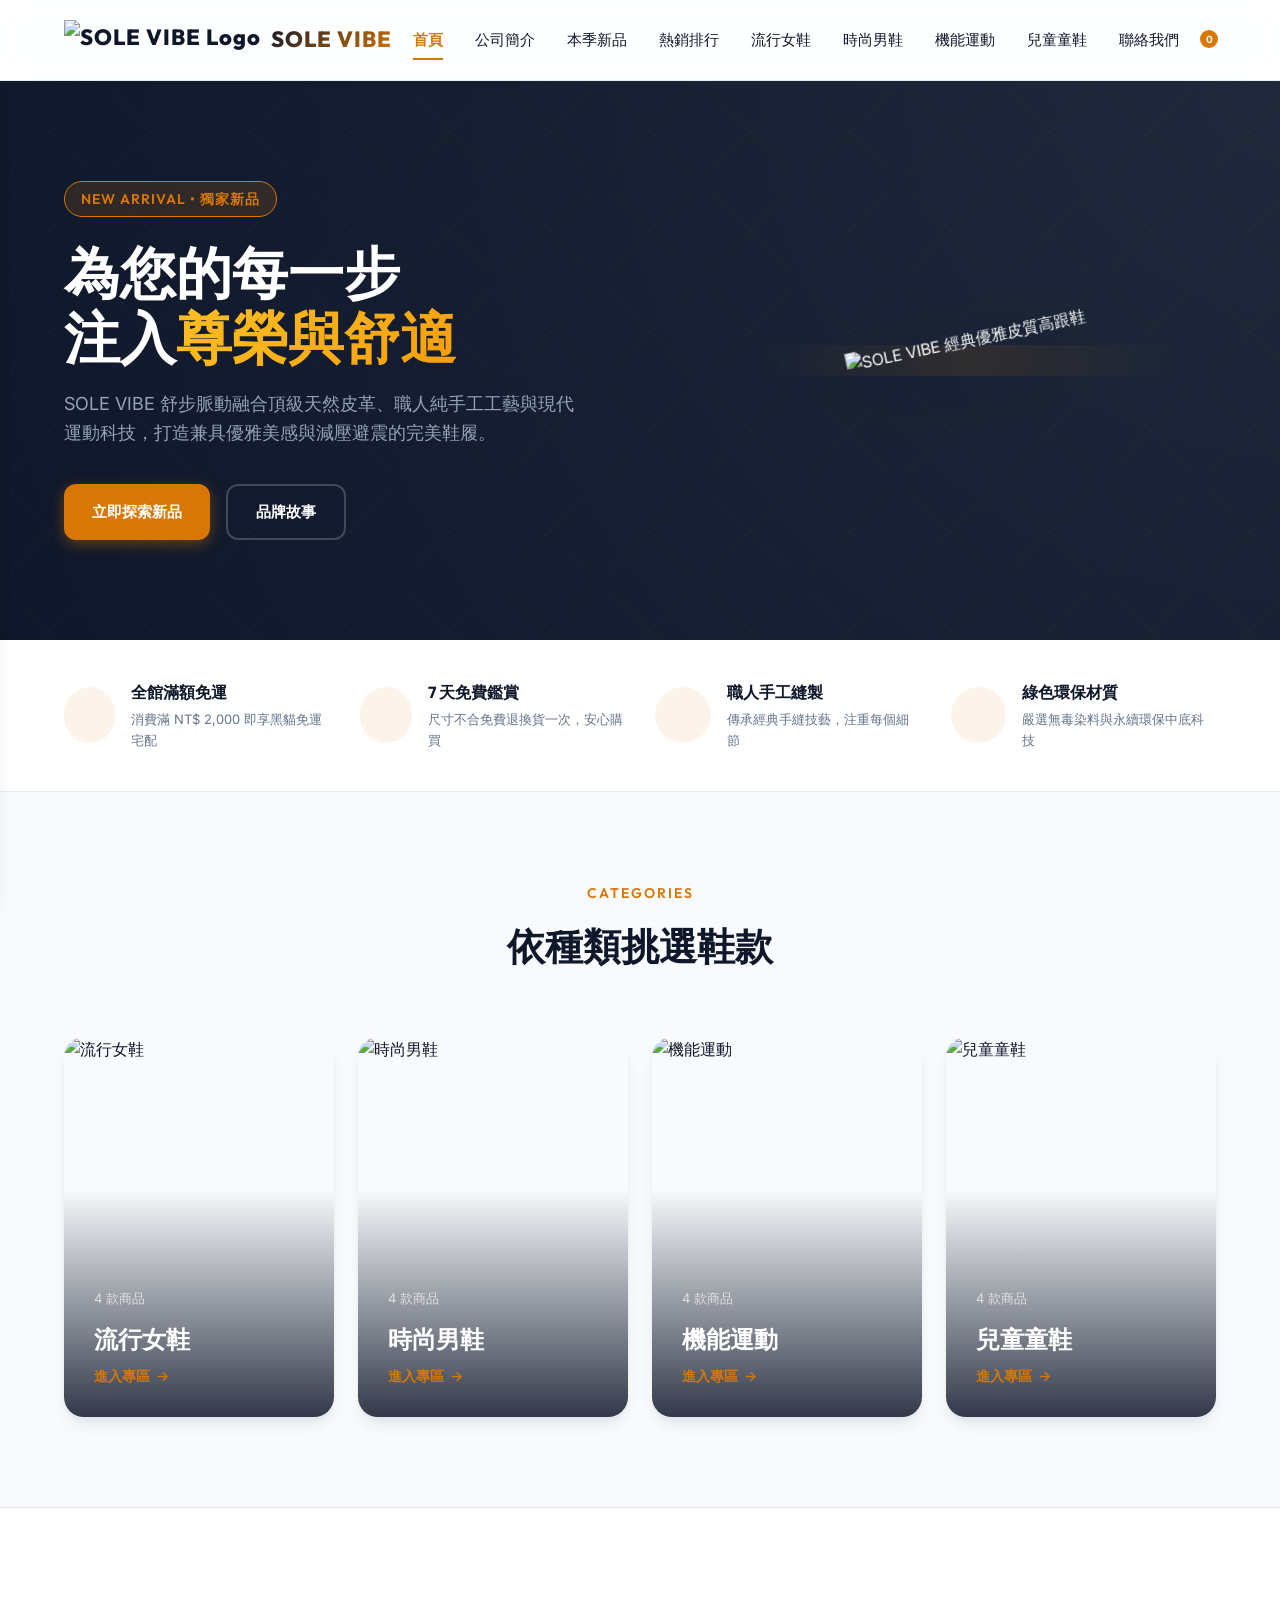
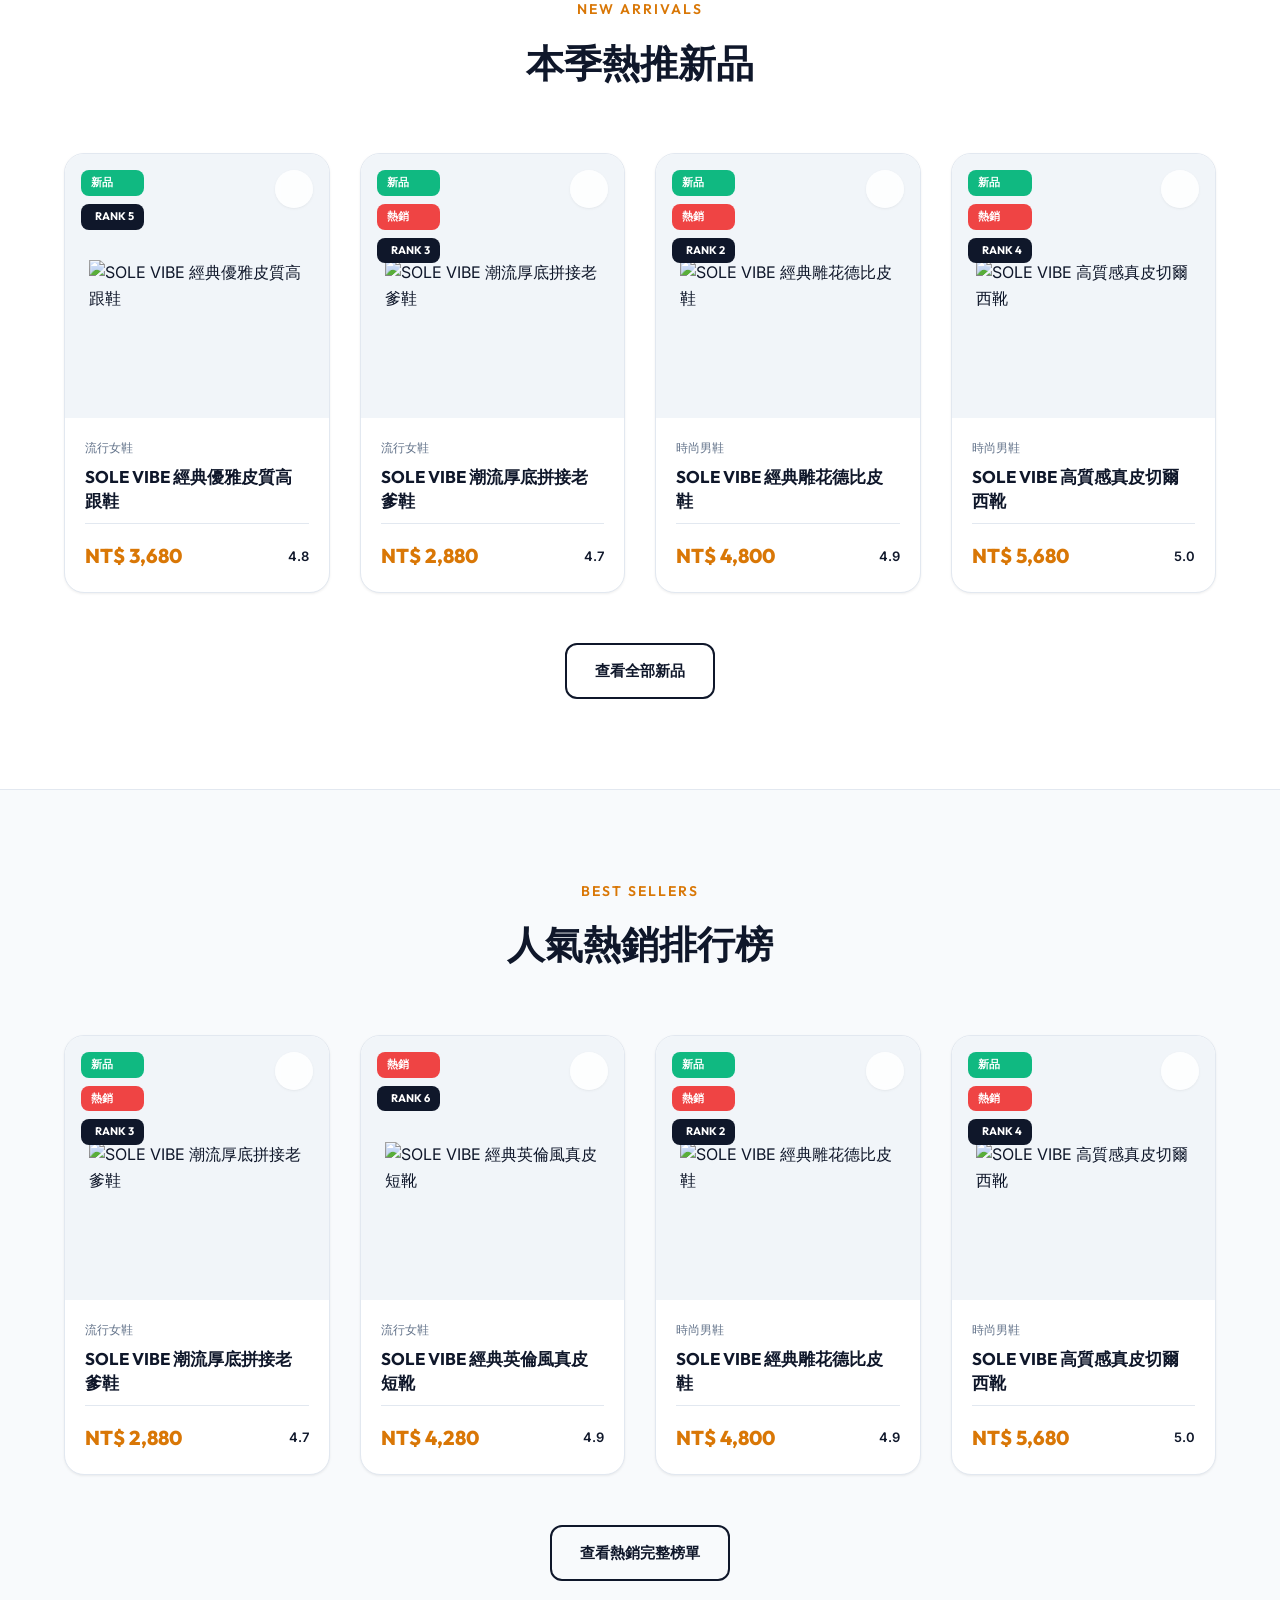
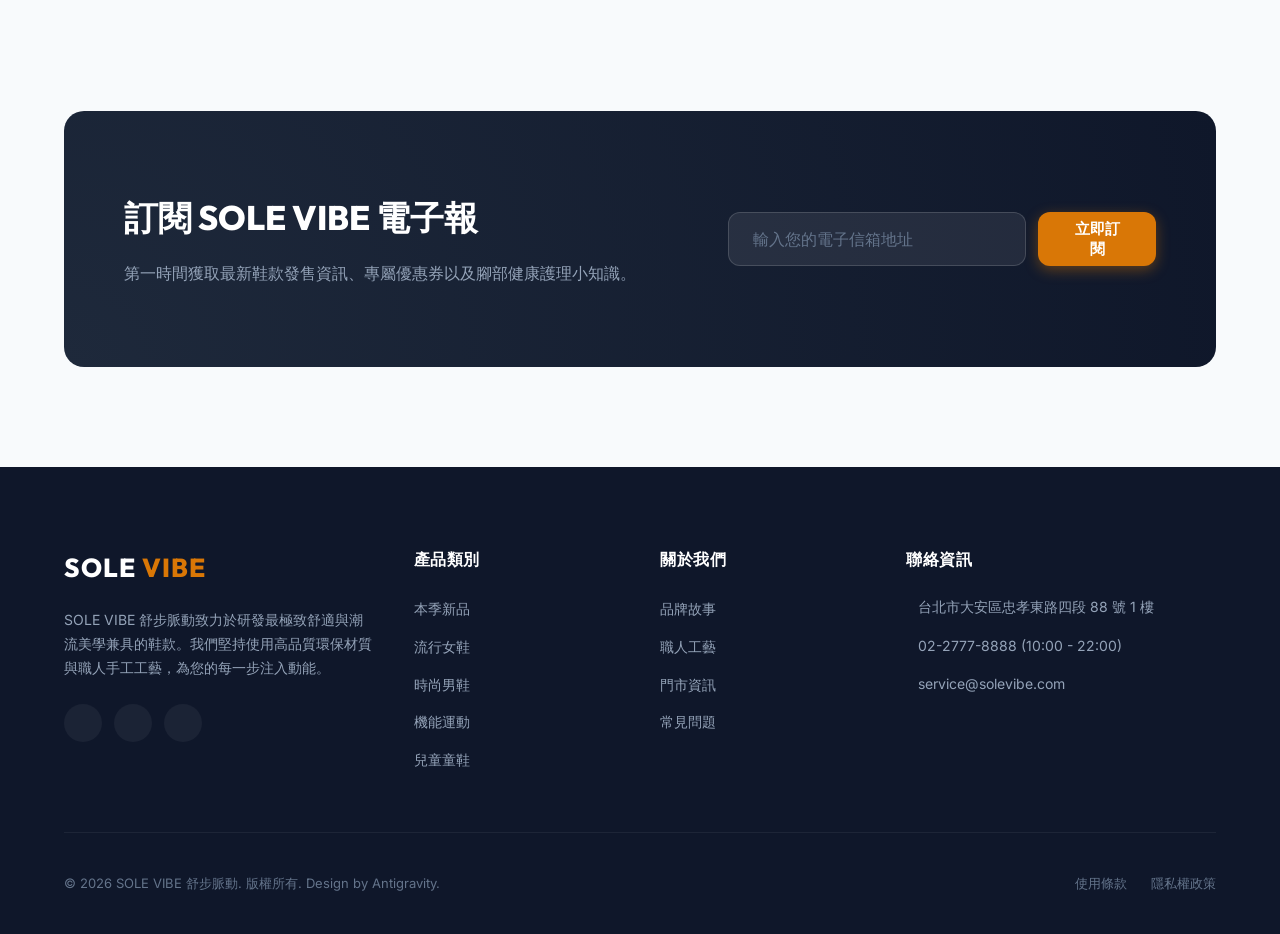
==== index.html @ 1adf4461 "Add files via upload" ====
<!DOCTYPE html>
<html lang="zh-TW">
<head>
  <meta charset="UTF-8">
  <meta name="viewport" content="width=device-width, initial-scale=1.0">
  <title>北科大鞋子專賣店</title>
  <meta name="description" content="SOLE VIBE 舒步脈動為您帶來融合極致舒適、人體工學與時尚潮流的職人手工皮鞋、流行女鞋、高階運動鞋及兒童童鞋。全店滿額免運，七天鑑賞期。">
  <meta name="keywords" content="極致舒適,人體工學,時尚潮流,職人手工皮鞋,流行女鞋,高階運動鞋,兒童童鞋">
  <link href="https://cdn.jsdelivr.net/npm/remixicon@4.2.0/fonts/remixicon.css" rel="stylesheet">
  <link rel="stylesheet" href="styles.css">
</head>
<body>
  <header></header>

  <main>
    <!-- HERO SECTION -->
    <section class="hero">
      <div class="container hero-grid">
        <div class="hero-content">
          <span class="hero-badge">NEW ARRIVAL • 獨家新品</span>
          <h1 class="hero-title">為您的每一步<br>注入<span>尊榮與舒適</span></h1>
          <p class="hero-subtitle">
            SOLE VIBE 舒步脈動融合頂級天然皮革、職人純手工工藝與現代運動科技，打造兼具優雅美感與減壓避震的完美鞋履。
          </p>
          <div class="hero-buttons">
            <a href="new.html" class="btn btn-primary">立即探索新品</a>
            <a href="about.html" class="btn btn-secondary">品牌故事</a>
          </div>
        </div>
        <div class="hero-image-wrapper">
          <div class="hero-image-bg"></div>
          <!-- Features Product 1 (heels) -->
          <img src="assets/images/prod_1.png" alt="SOLE VIBE 經典優雅皮質高跟鞋" class="hero-img">
        </div>
      </div>
    </section>

    <!-- TRUST BADGES -->
    <section class="trust-badges">
      <div class="container badges-grid">
        <div class="badge-item">
          <div class="badge-icon"><i class="ri-truck-line"></i></div>
          <div class="badge-info">
            <h4>全館滿額免運</h4>
            <p>消費滿 NT$ 2,000 即享黑貓免運宅配</p>
          </div>
        </div>
        <div class="badge-item">
          <div class="badge-icon"><i class="ri-shield-check-line"></i></div>
          <div class="badge-info">
            <h4>7 天免費鑑賞</h4>
            <p>尺寸不合免費退換貨一次，安心購買</p>
          </div>
        </div>
        <div class="badge-item">
          <div class="badge-icon"><i class="ri-hammer-line"></i></div>
          <div class="badge-info">
            <h4>職人手工縫製</h4>
            <p>傳承經典手縫技藝，注重每個細節</p>
          </div>
        </div>
        <div class="badge-item">
          <div class="badge-icon"><i class="ri-refresh-line"></i></div>
          <div class="badge-info">
            <h4>綠色環保材質</h4>
            <p>嚴選無毒染料與永續環保中底科技</p>
          </div>
        </div>
      </div>
    </section>

    <!-- CATEGORIES SECTION -->
    <section class="section">
      <div class="container">
        <div class="section-title-wrap">
          <span class="section-subtitle">Categories</span>
          <h2 class="section-title">依種類挑選鞋款</h2>
        </div>
        
        <div class="categories-grid">
          <!-- Women Card (using prod_2 flats SVG) -->
          <a href="women.html" class="category-card">
            <img src="assets/images/prod_2.svg" alt="流行女鞋" class="category-img">
            <div class="category-info">
              <span class="category-count">4 款商品</span>
              <h3 class="category-name">流行女鞋</h3>
              <span class="category-link">進入專區 <span>&rarr;</span></span>
            </div>
          </a>

          <!-- Men Card (using prod_5 oxford SVG) -->
          <a href="men.html" class="category-card">
            <img src="assets/images/prod_5.svg" alt="時尚男鞋" class="category-img">
            <div class="category-info">
              <span class="category-count">4 款商品</span>
              <h3 class="category-name">時尚男鞋</h3>
              <span class="category-link">進入專區 <span>&rarr;</span></span>
            </div>
          </a>

          <!-- Sports Card (using prod_9 runner SVG) -->
          <a href="sports.html" class="category-card">
            <img src="assets/images/prod_9.svg" alt="機能運動" class="category-img">
            <div class="category-info">
              <span class="category-count">4 款商品</span>
              <h3 class="category-name">機能運動</h3>
              <span class="category-link">進入專區 <span>&rarr;</span></span>
            </div>
          </a>

          <!-- Kids Card (using prod_13 velcro SVG) -->
          <a href="kids.html" class="category-card">
            <img src="assets/images/prod_13.svg" alt="兒童童鞋" class="category-img">
            <div class="category-info">
              <span class="category-count">4 款商品</span>
              <h3 class="category-name">兒童童鞋</h3>
              <span class="category-link">進入專區 <span>&rarr;</span></span>
            </div>
          </a>
        </div>
      </div>
    </section>

    <!-- NEW ARRIVALS -->
    <section class="section" style="background-color: #ffffff; border-top: 1px solid var(--color-border); border-bottom: 1px solid var(--color-border);">
      <div class="container">
        <div class="section-title-wrap">
          <span class="section-subtitle">New Arrivals</span>
          <h2 class="section-title">本季熱推新品</h2>
        </div>
        
        <div class="product-grid" id="newArrivalsGrid">
          <!-- Hydrated by main.js -->
        </div>
        
        <div style="text-align: center; margin-top: 50px;">
          <a href="new.html" class="btn btn-secondary" style="color: var(--color-primary); border-color: var(--color-primary);">查看全部新品</a>
        </div>
      </div>
    </section>

    <!-- BEST SELLERS -->
    <section class="section">
      <div class="container">
        <div class="section-title-wrap">
          <span class="section-subtitle">Best Sellers</span>
          <h2 class="section-title">人氣熱銷排行榜</h2>
        </div>
        
        <div class="product-grid" id="hotSellersGrid">
          <!-- Hydrated by main.js -->
        </div>

        <div style="text-align: center; margin-top: 50px;">
          <a href="hot.html" class="btn btn-secondary" style="color: var(--color-primary); border-color: var(--color-primary);">查看熱銷完整榜單</a>
        </div>
      </div>
    </section>

    <!-- NEWSLETTER BANNER -->
    <section class="container" style="margin-bottom: 90px;">
      <div class="newsletter-section">
        <div class="newsletter-grid">
          <div class="newsletter-content">
            <h3>訂閱 SOLE VIBE 電子報</h3>
            <p>第一時間獲取最新鞋款發售資訊、專屬優惠券以及腳部健康護理小知識。</p>
          </div>
          <div>
            <form class="newsletter-form" onsubmit="event.preventDefault(); alert('感謝訂閱！我們會隨時發送最新優惠給您！'); this.reset();">
              <input type="email" placeholder="輸入您的電子信箱地址" required aria-label="電子信箱">
              <button type="submit" class="btn btn-primary">立即訂閱</button>
            </form>
          </div>
        </div>
      </div>
    </section>
  </main>

  <footer></footer>

  <script src="data.js"></script>
  <script src="main.js" defer></script>
</body>
</html>
---- styles.css ----
@import url('https://fonts.googleapis.com/css2?family=Inter:wght@300;400;500;600;700&family=Outfit:wght@300;400;500;600;700;800&display=swap');

/* --- DESIGN TOKENS --- */
:root {
  --font-primary: 'Inter', -apple-system, BlinkMacSystemFont, "Segoe UI", Roboto, sans-serif;
  --font-display: 'Outfit', sans-serif;

  /* Color Palette */
  --color-primary: #0f172a;       /* Deep Slate */
  --color-primary-light: #1e293b; /* Medium Slate */
  --color-accent: #d97706;        /* Gold/Copper Amber */
  --color-accent-hover: #b45309;  /* Darker Amber */
  --color-bg-base: #f8fafc;       /* Off-White */
  --color-bg-card: #ffffff;       /* Pure White */
  --color-text-dark: #0f172a;
  --color-text-muted: #64748b;
  --color-border: #e2e8f0;
  
  /* System colors */
  --color-success: #10b981;
  --color-danger: #ef4444;

  /* Layout & Shadows */
  --radius-sm: 8px;
  --radius-md: 12px;
  --radius-lg: 20px;
  --radius-full: 9999px;
  
  --shadow-sm: 0 1px 3px rgba(0,0,0,0.05), 0 1px 2px rgba(0,0,0,0.02);
  --shadow-md: 0 4px 6px -1px rgba(0,0,0,0.05), 0 2px 4px -1px rgba(0,0,0,0.03);
  --shadow-lg: 0 10px 15px -3px rgba(15, 23, 42, 0.08), 0 4px 6px -2px rgba(15, 23, 42, 0.04);
  --shadow-xl: 0 20px 25px -5px rgba(15, 23, 42, 0.12), 0 10px 10px -5px rgba(15, 23, 42, 0.06);

  --transition-fast: 0.2s ease;
  --transition-normal: 0.3s cubic-bezier(0.4, 0, 0.2, 1);
  --transition-slow: 0.5s cubic-bezier(0.4, 0, 0.2, 1);
}

/* --- RESET & GLOBAL STYLES --- */
* {
  box-sizing: border-box;
  margin: 0;
  padding: 0;
}

body {
  font-family: var(--font-primary);
  background-color: var(--color-bg-base);
  color: var(--color-text-dark);
  line-height: 1.6;
  overflow-x: hidden;
  -webkit-font-smoothing: antialiased;
}

a {
  color: inherit;
  text-decoration: none;
  transition: var(--transition-fast);
}

img, svg {
  max-width: 100%;
  height: auto;
  display: block;
}

ul {
  list-style: none;
}

button, input, select, textarea {
  font-family: inherit;
  font-size: inherit;
  color: inherit;
  border: none;
  outline: none;
}

button {
  cursor: pointer;
  background: none;
  transition: var(--transition-fast);
}

/* --- CONTAINER --- */
.container {
  width: 100%;
  max-width: 1200px;
  margin: 0 auto;
  padding: 0 24px;
}

/* --- HEADER / NAVIGATION --- */
header {
  position: sticky;
  top: 0;
  background-color: rgba(255, 255, 255, 0.85);
  backdrop-filter: blur(12px);
  -webkit-backdrop-filter: blur(12px);
  border-bottom: 1px solid rgba(226, 232, 240, 0.8);
  z-index: 100;
  transition: var(--transition-fast);
}

header.scrolled {
  background-color: rgba(255, 255, 255, 0.95);
  box-shadow: var(--shadow-md);
}

.header-container {
  display: flex;
  justify-content: space-between;
  align-items: center;
  height: 80px;
}

.logo {
  display: flex;
  align-items: center;
  gap: 10px;
  font-family: var(--font-display);
  font-size: 22px;
  font-weight: 800;
  letter-spacing: 1px;
  color: var(--color-primary);
}

.logo img {
  height: 40px;
  width: auto;
}

.logo span {
  background: linear-gradient(135deg, var(--color-primary), var(--color-accent));
  -webkit-background-clip: text;
  -webkit-text-fill-color: transparent;
}

.nav-links {
  display: flex;
  gap: 32px;
}

.nav-links a {
  font-weight: 500;
  font-size: 15px;
  padding: 8px 0;
  position: relative;
}

.nav-links a::after {
  content: '';
  position: absolute;
  bottom: 0;
  left: 0;
  width: 0;
  height: 2px;
  background-color: var(--color-accent);
  transition: var(--transition-fast);
}

.nav-links a:hover {
  color: var(--color-accent);
}

.nav-links a:hover::after,
.nav-links a.active::after {
  width: 100%;
}

.nav-links a.active {
  color: var(--color-accent);
  font-weight: 700;
}

.header-actions {
  display: flex;
  align-items: center;
  gap: 20px;
}

.cart-btn {
  position: relative;
  font-size: 20px;
  padding: 8px;
  color: var(--color-primary);
}

.cart-count {
  position: absolute;
  top: -2px;
  right: -2px;
  background-color: var(--color-accent);
  color: white;
  font-size: 10px;
  font-weight: 700;
  min-width: 18px;
  height: 18px;
  border-radius: var(--radius-full);
  display: flex;
  justify-content: center;
  align-items: center;
  padding: 0 4px;
}

.menu-toggle {
  display: none;
  font-size: 24px;
}

/* Mobile Nav Overlay */
.mobile-nav {
  position: fixed;
  top: 80px;
  left: -100%;
  width: 100%;
  height: calc(100vh - 80px);
  background-color: var(--color-bg-card);
  z-index: 99;
  display: flex;
  flex-direction: column;
  padding: 40px;
  gap: 24px;
  transition: var(--transition-normal);
  box-shadow: var(--shadow-lg);
}

.mobile-nav.open {
  left: 0;
}

.mobile-nav a {
  font-family: var(--font-display);
  font-size: 20px;
  font-weight: 600;
  border-bottom: 1px solid var(--color-border);
  padding-bottom: 12px;
}

/* --- HERO SECTION --- */
.hero {
  position: relative;
  background: radial-gradient(circle at top right, #1e293b 0%, #0f172a 100%);
  color: white;
  padding: 100px 0;
  overflow: hidden;
}

.hero::before {
  content: '';
  position: absolute;
  top: 0;
  left: 0;
  width: 100%;
  height: 100%;
  background: url("data:image/svg+xml,%3Csvg xmlns='http://www.w3.org/2000/svg' width='100' height='100' viewBox='0 0 100 100'%3E%3Cpath d='M 10 10 L 90 90 M 90 10 L 10 90' stroke='rgba(255,255,255,0.03)' stroke-width='1'/%3E%3C/svg%3E") repeat;
  pointer-events: none;
}

.hero-grid {
  display: grid;
  grid-template-columns: 1.1fr 0.9fr;
  align-items: center;
  gap: 60px;
}

.hero-content {
  animation: slideUp 0.8s var(--transition-slow);
}

.hero-badge {
  display: inline-block;
  background-color: rgba(217, 119, 6, 0.15);
  border: 1px solid var(--color-accent);
  color: var(--color-accent);
  font-family: var(--font-display);
  font-weight: 600;
  font-size: 14px;
  letter-spacing: 1px;
  padding: 6px 16px;
  border-radius: var(--radius-full);
  margin-bottom: 24px;
  text-transform: uppercase;
}

.hero-title {
  font-family: var(--font-display);
  font-size: 56px;
  font-weight: 800;
  line-height: 1.15;
  margin-bottom: 20px;
}

.hero-title span {
  color: var(--color-accent);
  background: linear-gradient(135deg, #fbbf24, #f59e0b);
  -webkit-background-clip: text;
  -webkit-text-fill-color: transparent;
}

.hero-subtitle {
  font-size: 18px;
  color: #94a3b8;
  margin-bottom: 36px;
  max-width: 520px;
}

.hero-buttons {
  display: flex;
  gap: 16px;
}

.btn {
  display: inline-flex;
  align-items: center;
  justify-content: center;
  font-weight: 600;
  font-size: 15px;
  padding: 14px 28px;
  border-radius: var(--radius-md);
  transition: var(--transition-normal);
}

.btn-primary {
  background-color: var(--color-accent);
  color: white;
  box-shadow: 0 4px 14px rgba(217, 119, 6, 0.4);
}

.btn-primary:hover {
  background-color: var(--color-accent-hover);
  transform: translateY(-2px);
  box-shadow: 0 6px 20px rgba(217, 119, 6, 0.5);
}

.btn-secondary {
  background-color: transparent;
  color: white;
  border: 2px solid rgba(255, 255, 255, 0.2);
}

.btn-secondary:hover {
  background-color: rgba(255, 255, 255, 0.05);
  border-color: white;
  transform: translateY(-2px);
}

.hero-image-wrapper {
  position: relative;
  display: flex;
  justify-content: center;
  align-items: center;
  animation: fadeIn 1.2s var(--transition-slow);
}

.hero-image-bg {
  position: absolute;
  width: 120%;
  height: 120%;
  background: radial-gradient(circle, rgba(217,119,6,0.12) 0%, rgba(0,0,0,0) 70%);
  z-index: 1;
}

.hero-img {
  position: relative;
  z-index: 2;
  transform: rotate(-12deg) translateY(-20px);
  filter: drop-shadow(0 25px 50px rgba(0,0,0,0.5));
  animation: float 6s ease-in-out infinite;
  max-width: 480px;
}

/* --- TRUST BADGES --- */
.trust-badges {
  background-color: var(--color-bg-card);
  padding: 40px 0;
  border-bottom: 1px solid var(--color-border);
}

.badges-grid {
  display: grid;
  grid-template-columns: repeat(4, 1fr);
  gap: 30px;
}

.badge-item {
  display: flex;
  align-items: center;
  gap: 16px;
}

.badge-icon {
  font-size: 28px;
  color: var(--color-accent);
  background-color: rgba(217, 119, 6, 0.08);
  width: 56px;
  height: 56px;
  border-radius: var(--radius-full);
  display: flex;
  justify-content: center;
  align-items: center;
}

.badge-info h4 {
  font-family: var(--font-display);
  font-size: 16px;
  font-weight: 700;
  margin-bottom: 4px;
}

.badge-info p {
  font-size: 13px;
  color: var(--color-text-muted);
}

/* --- SECTION GENERAL --- */
.section {
  padding: 90px 0;
}

.section-title-wrap {
  text-align: center;
  margin-bottom: 60px;
}

.section-subtitle {
  font-family: var(--font-display);
  color: var(--color-accent);
  font-weight: 600;
  font-size: 14px;
  letter-spacing: 2px;
  text-transform: uppercase;
  margin-bottom: 12px;
  display: block;
}

.section-title {
  font-family: var(--font-display);
  font-size: 38px;
  font-weight: 800;
  color: var(--color-primary);
}

/* --- CATEGORIES GRID --- */
.categories-grid {
  display: grid;
  grid-template-columns: repeat(4, 1fr);
  gap: 24px;
}

.category-card {
  position: relative;
  height: 380px;
  border-radius: var(--radius-lg);
  overflow: hidden;
  box-shadow: var(--shadow-lg);
  display: flex;
  align-items: flex-end;
  padding: 30px;
}

.category-card::before {
  content: '';
  position: absolute;
  top: 0;
  left: 0;
  width: 100%;
  height: 100%;
  background: linear-gradient(180deg, rgba(15, 23, 42, 0) 40%, rgba(15, 23, 42, 0.85) 100%);
  z-index: 2;
  transition: var(--transition-normal);
}

.category-img {
  position: absolute;
  top: 0;
  left: 0;
  width: 100%;
  height: 100%;
  object-fit: cover;
  transition: var(--transition-slow);
}

.category-card:hover .category-img {
  transform: scale(1.1);
}

.category-card:hover::before {
  background: linear-gradient(180deg, rgba(15, 23, 42, 0.2) 20%, rgba(15, 23, 42, 0.95) 100%);
}

.category-info {
  position: relative;
  z-index: 3;
  color: white;
}

.category-name {
  font-family: var(--font-display);
  font-size: 24px;
  font-weight: 700;
  margin-bottom: 6px;
}

.category-count {
  font-size: 13px;
  color: rgba(255, 255, 255, 0.7);
  display: inline-block;
  margin-bottom: 12px;
}

.category-link {
  font-size: 14px;
  font-weight: 600;
  color: var(--color-accent);
  display: flex;
  align-items: center;
  gap: 6px;
}

.category-link span {
  transition: var(--transition-fast);
}

.category-card:hover .category-link span {
  transform: translateX(4px);
}

/* --- PRODUCT CAROUSEL / GRID --- */
.product-grid {
  display: grid;
  grid-template-columns: repeat(4, 1fr);
  gap: 30px;
}

.product-card {
  background-color: var(--color-bg-card);
  border-radius: var(--radius-lg);
  border: 1px solid var(--color-border);
  overflow: hidden;
  box-shadow: var(--shadow-sm);
  transition: var(--transition-normal);
  display: flex;
  flex-direction: column;
}

.product-card:hover {
  transform: translateY(-8px);
  box-shadow: var(--shadow-xl);
  border-color: rgba(217, 119, 6, 0.3);
}

.product-img-box {
  position: relative;
  aspect-ratio: 1;
  background-color: #f1f5f9;
  overflow: hidden;
  display: flex;
  justify-content: center;
  align-items: center;
  padding: 24px;
}

.product-img-box img {
  width: 100%;
  height: 100%;
  object-fit: contain;
  transition: var(--transition-slow);
}

.product-card:hover .product-img-box img {
  transform: scale(1.08) rotate(-4deg);
}

.product-badges {
  position: absolute;
  top: 16px;
  left: 16px;
  display: flex;
  flex-direction: column;
  gap: 8px;
  z-index: 10;
}

.p-badge {
  font-family: var(--font-display);
  font-weight: 700;
  font-size: 11px;
  padding: 4px 10px;
  border-radius: var(--radius-sm);
  text-transform: uppercase;
  color: white;
}

.p-badge-new {
  background-color: var(--color-success);
}

.p-badge-hot {
  background-color: var(--color-danger);
}

.p-badge-rank {
  background-color: var(--color-primary);
  display: flex;
  align-items: center;
  gap: 4px;
}

.product-fav-btn {
  position: absolute;
  top: 16px;
  right: 16px;
  background-color: rgba(255, 255, 255, 0.85);
  backdrop-filter: blur(4px);
  width: 38px;
  height: 38px;
  border-radius: var(--radius-full);
  display: flex;
  justify-content: center;
  align-items: center;
  box-shadow: var(--shadow-sm);
  color: var(--color-text-muted);
  z-index: 10;
}

.product-fav-btn:hover {
  background-color: white;
  color: #ef4444;
  transform: scale(1.1);
}

.product-info {
  padding: 20px;
  flex-grow: 1;
  display: flex;
  flex-direction: column;
}

.product-cat {
  font-size: 12px;
  color: var(--color-text-muted);
  margin-bottom: 8px;
  font-weight: 500;
}

.product-name {
  font-family: var(--font-display);
  font-size: 17px;
  font-weight: 700;
  color: var(--color-primary);
  margin-bottom: 10px;
  line-height: 1.4;
  display: -webkit-box;
  -webkit-line-clamp: 2;
  -webkit-box-orient: vertical;
  overflow: hidden;
  height: 48px;
}

.product-meta {
  display: flex;
  justify-content: space-between;
  align-items: center;
  margin-top: auto;
  padding-top: 16px;
  border-top: 1px solid var(--color-border);
}

.product-price {
  font-family: var(--font-display);
  font-size: 20px;
  font-weight: 800;
  color: var(--color-accent);
}

.product-rating {
  display: flex;
  align-items: center;
  gap: 4px;
  font-size: 13px;
  font-weight: 600;
  color: var(--color-primary);
}

.product-rating i {
  color: #fbbf24;
}

/* --- BANNER / NEWSLETTER --- */
.newsletter-section {
  background: radial-gradient(circle at bottom left, #1e293b 0%, #0f172a 100%);
  color: white;
  border-radius: var(--radius-lg);
  padding: 80px 60px;
  position: relative;
  overflow: hidden;
  margin-top: 40px;
}

.newsletter-grid {
  display: grid;
  grid-template-columns: 1.12fr 0.88fr;
  gap: 60px;
  align-items: center;
  position: relative;
  z-index: 2;
}

.newsletter-content h3 {
  font-family: var(--font-display);
  font-size: 34px;
  font-weight: 800;
  margin-bottom: 16px;
}

.newsletter-content p {
  color: #94a3b8;
}

.newsletter-form {
  display: flex;
  gap: 12px;
}

.newsletter-form input {
  flex-grow: 1;
  padding: 16px 24px;
  border-radius: var(--radius-md);
  background-color: rgba(255, 255, 255, 0.08);
  border: 1px solid rgba(255, 255, 255, 0.15);
  color: white;
}

.newsletter-form input::placeholder {
  color: #64748b;
}

.newsletter-form input:focus {
  border-color: var(--color-accent);
  background-color: rgba(255, 255, 255, 0.12);
}

.newsletter-form button {
  padding: 0 32px;
}

/* --- ABOUT PAGE SPECIFICS --- */
.about-story-grid {
  display: grid;
  grid-template-columns: 1fr 1fr;
  gap: 60px;
  align-items: center;
}

.about-img-box {
  position: relative;
}

.about-img-box img {
  border-radius: var(--radius-lg);
  box-shadow: var(--shadow-xl);
}

.about-experience-badge {
  position: absolute;
  bottom: -20px;
  right: -20px;
  background-color: var(--color-primary);
  color: white;
  padding: 24px;
  border-radius: var(--radius-md);
  box-shadow: var(--shadow-lg);
  border-left: 4px solid var(--color-accent);
}

.about-experience-badge h3 {
  font-family: var(--font-display);
  font-size: 36px;
  color: var(--color-accent);
}

.about-story h3 {
  font-family: var(--font-display);
  font-size: 28px;
  font-weight: 700;
  margin-bottom: 20px;
  color: var(--color-primary);
}

.about-story p {
  color: var(--color-text-muted);
  margin-bottom: 20px;
}

.features-list {
  margin-top: 40px;
  display: grid;
  grid-template-columns: 1fr 1fr;
  gap: 20px;
}

.feature-li {
  display: flex;
  align-items: center;
  gap: 12px;
  font-weight: 600;
}

.feature-li i {
  color: var(--color-success);
}

/* --- CONTACT PAGE SPECIFICS --- */
.contact-grid {
  display: grid;
  grid-template-columns: 0.9fr 1.1fr;
  gap: 60px;
}

.contact-info-panel {
  background-color: var(--color-primary);
  color: white;
  padding: 48px;
  border-radius: var(--radius-lg);
  display: flex;
  flex-direction: column;
  justify-content: space-between;
  min-height: 500px;
}

.contact-info-panel h3 {
  font-family: var(--font-display);
  font-size: 28px;
  margin-bottom: 12px;
}

.contact-info-panel p {
  color: #94a3b8;
  margin-bottom: 40px;
}

.contact-details {
  display: flex;
  flex-direction: column;
  gap: 28px;
}

.contact-detail-item {
  display: flex;
  gap: 16px;
}

.contact-detail-item i {
  font-size: 20px;
  color: var(--color-accent);
  margin-top: 4px;
}

.contact-detail-item h5 {
  font-family: var(--font-display);
  font-size: 16px;
  font-weight: 700;
  margin-bottom: 4px;
}

.contact-detail-item p {
  margin-bottom: 0;
  color: #cbd5e1;
}

.contact-form-panel {
  background-color: var(--color-bg-card);
  padding: 48px;
  border-radius: var(--radius-lg);
  border: 1px solid var(--color-border);
  box-shadow: var(--shadow-lg);
}

.form-group {
  margin-bottom: 24px;
}

.form-group label {
  display: block;
  font-weight: 600;
  font-size: 14px;
  margin-bottom: 8px;
  color: var(--color-primary);
}

.form-control {
  width: 100%;
  padding: 14px 20px;
  border-radius: var(--radius-md);
  border: 1px solid var(--color-border);
  background-color: var(--color-bg-base);
  transition: var(--transition-fast);
}

.form-control:focus {
  border-color: var(--color-accent);
  background-color: white;
  box-shadow: 0 0 0 4px rgba(217, 119, 6, 0.1);
}

textarea.form-control {
  resize: vertical;
  min-height: 120px;
}

/* --- PRODUCT DETAIL SPECIFICS --- */
.detail-grid {
  display: grid;
  grid-template-columns: 1fr 1fr;
  gap: 60px;
  align-items: start;
}

.detail-img-box {
  background-color: #f1f5f9;
  border-radius: var(--radius-lg);
  padding: 40px;
  display: flex;
  justify-content: center;
  align-items: center;
  aspect-ratio: 1.05;
  border: 1px solid var(--color-border);
}

.detail-img-box img {
  width: 100%;
  height: 100%;
  object-fit: contain;
}

.detail-content h1 {
  font-family: var(--font-display);
  font-size: 34px;
  font-weight: 800;
  line-height: 1.25;
  margin-bottom: 12px;
  color: var(--color-primary);
}

.detail-meta {
  display: flex;
  align-items: center;
  gap: 24px;
  margin-bottom: 24px;
  padding-bottom: 20px;
  border-bottom: 1px solid var(--color-border);
}

.detail-price {
  font-family: var(--font-display);
  font-size: 28px;
  font-weight: 800;
  color: var(--color-accent);
}

.detail-desc {
  color: var(--color-text-muted);
  margin-bottom: 30px;
  font-size: 16px;
}

.detail-section-title {
  font-family: var(--font-display);
  font-weight: 700;
  font-size: 15px;
  margin-bottom: 12px;
  text-transform: uppercase;
  color: var(--color-primary);
  letter-spacing: 0.5px;
}

.detail-sizes {
  display: flex;
  flex-wrap: wrap;
  gap: 10px;
  margin-bottom: 30px;
}

.size-btn {
  border: 1px solid var(--color-border);
  padding: 12px 18px;
  border-radius: var(--radius-md);
  font-weight: 600;
  font-size: 14px;
  min-width: 60px;
  text-align: center;
}

.size-btn:hover {
  border-color: var(--color-accent);
  color: var(--color-accent);
}

.size-btn.active {
  background-color: var(--color-primary);
  border-color: var(--color-primary);
  color: white;
}

.detail-actions {
  display: flex;
  gap: 16px;
  margin-bottom: 40px;
}

.quantity-selector {
  display: flex;
  align-items: center;
  border: 1px solid var(--color-border);
  border-radius: var(--radius-md);
  overflow: hidden;
}

.qty-btn {
  padding: 0 16px;
  height: 52px;
  font-weight: 700;
}

.qty-btn:hover {
  background-color: var(--color-border);
}

.qty-input {
  width: 50px;
  text-align: center;
  font-weight: 700;
  background-color: transparent;
}

.btn-add-cart {
  flex-grow: 1;
  height: 52px;
}

.specs-table {
  width: 100%;
  border-collapse: collapse;
  margin-top: 10px;
}

.specs-table tr {
  border-bottom: 1px solid var(--color-border);
}

.specs-table td {
  padding: 12px 0;
  font-size: 14px;
}

.specs-table td:first-child {
  font-weight: 600;
  color: var(--color-text-muted);
  width: 120px;
}

.specs-table td:last-child {
  color: var(--color-primary);
}

/* --- FILTER SIDEBAR & HEADER --- */
.listing-layout {
  display: grid;
  grid-template-columns: 260px 1fr;
  gap: 40px;
}

.filter-sidebar {
  background-color: var(--color-bg-card);
  border: 1px solid var(--color-border);
  padding: 24px;
  border-radius: var(--radius-lg);
  height: fit-content;
}

.filter-group {
  margin-bottom: 32px;
}

.filter-group:last-child {
  margin-bottom: 0;
}

.filter-title {
  font-family: var(--font-display);
  font-size: 16px;
  font-weight: 700;
  margin-bottom: 16px;
  padding-bottom: 8px;
  border-bottom: 1px solid var(--color-border);
  color: var(--color-primary);
}

.filter-list {
  display: flex;
  flex-direction: column;
  gap: 12px;
}

.filter-item {
  display: flex;
  align-items: center;
  gap: 10px;
  font-size: 14px;
  cursor: pointer;
}

.filter-item input[type="checkbox"] {
  width: 16px;
  height: 16px;
  border-radius: 4px;
  border: 1px solid var(--color-border);
}

.filter-range {
  display: flex;
  flex-direction: column;
  gap: 10px;
}

.filter-range input[type="range"] {
  accent-color: var(--color-accent);
}

.range-labels {
  display: flex;
  justify-content: space-between;
  font-size: 12px;
  color: var(--color-text-muted);
  font-weight: 600;
}

.listing-header {
  display: flex;
  justify-content: space-between;
  align-items: center;
  margin-bottom: 30px;
}

.results-count {
  font-size: 14px;
  color: var(--color-text-muted);
}

.sort-select {
  padding: 10px 16px;
  border-radius: var(--radius-md);
  border: 1px solid var(--color-border);
  background-color: var(--color-bg-card);
  font-size: 14px;
  font-weight: 600;
}

/* --- FOOTER --- */
footer {
  background-color: var(--color-primary);
  color: white;
  padding: 80px 0 40px;
  margin-top: 100px;
}

.footer-grid {
  display: grid;
  grid-template-columns: 1.2fr 0.8fr 0.8fr 1.2fr;
  gap: 40px;
  margin-bottom: 60px;
}

.footer-logo {
  font-family: var(--font-display);
  font-size: 26px;
  font-weight: 800;
  color: white;
  margin-bottom: 20px;
  letter-spacing: 1px;
}

.footer-logo span {
  color: var(--color-accent);
}

.footer-about {
  color: #94a3b8;
  font-size: 14px;
  margin-bottom: 24px;
  line-height: 1.7;
}

.social-links {
  display: flex;
  gap: 12px;
}

.social-btn {
  width: 38px;
  height: 38px;
  border-radius: var(--radius-full);
  background-color: rgba(255, 255, 255, 0.05);
  display: flex;
  justify-content: center;
  align-items: center;
  color: white;
  font-size: 16px;
  transition: var(--transition-fast);
}

.social-btn:hover {
  background-color: var(--color-accent);
  color: white;
  transform: translateY(-3px);
}

.footer-heading {
  font-family: var(--font-display);
  font-size: 16px;
  font-weight: 700;
  margin-bottom: 24px;
  letter-spacing: 0.5px;
  text-transform: uppercase;
}

.footer-links {
  display: flex;
  flex-direction: column;
  gap: 12px;
}

.footer-links a {
  color: #94a3b8;
  font-size: 14px;
}

.footer-links a:hover {
  color: var(--color-accent);
  padding-left: 4px;
}

.footer-contact-info {
  display: flex;
  flex-direction: column;
  gap: 16px;
}

.footer-contact-item {
  display: flex;
  gap: 12px;
  font-size: 14px;
  color: #94a3b8;
}

.footer-contact-item i {
  color: var(--color-accent);
  font-size: 16px;
  margin-top: 3px;
}

.footer-bottom {
  padding-top: 40px;
  border-top: 1px solid rgba(255, 255, 255, 0.06);
  display: flex;
  justify-content: space-between;
  align-items: center;
  font-size: 13px;
  color: #64748b;
}

.footer-bottom-links {
  display: flex;
  gap: 24px;
}

.footer-bottom-links a:hover {
  color: var(--color-accent);
}

/* --- ANIMATIONS --- */
@keyframes fadeIn {
  from { opacity: 0; }
  to { opacity: 1; }
}

@keyframes slideUp {
  from {
    opacity: 0;
    transform: translateY(30px);
  }
  to {
    opacity: 1;
    transform: translateY(0);
  }
}

@keyframes float {
  0% {
    transform: rotate(-12deg) translateY(-20px);
  }
  50% {
    transform: rotate(-12deg) translateY(-32px);
  }
  100% {
    transform: rotate(-12deg) translateY(-20px);
  }
}

/* --- RESPONSIVE MEDIA QUERIES --- */
@media (max-width: 1024px) {
  .hero-title {
    font-size: 46px;
  }
  .product-grid, .categories-grid {
    grid-template-columns: repeat(3, 1fr);
  }
  .footer-grid {
    grid-template-columns: 1.5fr 1fr 1.5fr;
  }
  .footer-grid > *:last-child {
    grid-column: span 3;
  }
  .listing-layout {
    grid-template-columns: 1fr;
  }
  .filter-sidebar {
    display: none; /* Can be toggled on mobile later */
  }
}

@media (max-width: 768px) {
  .hero-grid {
    grid-template-columns: 1fr;
    gap: 40px;
    text-align: center;
  }
  .hero-title {
    font-size: 40px;
  }
  .hero-subtitle {
    margin: 0 auto 36px;
  }
  .hero-buttons {
    justify-content: center;
  }
  .hero-img {
    max-width: 360px;
    transform: rotate(-5deg) translateY(0);
    animation: none;
  }
  .nav-links {
    display: none;
  }
  .menu-toggle {
    display: block;
  }
  .badges-grid {
    grid-template-columns: repeat(2, 1fr);
  }
  .categories-grid, .product-grid {
    grid-template-columns: repeat(2, 1fr);
  }
  .newsletter-grid {
    grid-template-columns: 1fr;
    text-align: center;
    gap: 30px;
  }
  .newsletter-section {
    padding: 40px 30px;
  }
  .about-story-grid, .contact-grid, .detail-grid {
    grid-template-columns: 1fr;
    gap: 40px;
  }
  .contact-info-panel {
    min-height: auto;
  }
  .footer-grid {
    grid-template-columns: 1fr 1fr;
  }
  .footer-grid > *:last-child, .footer-grid > *:first-child {
    grid-column: span 2;
  }
  .footer-bottom {
    flex-direction: column;
    gap: 20px;
    text-align: center;
  }
}

@media (max-width: 480px) {
  .categories-grid, .product-grid {
    grid-template-columns: 1fr;
  }
  .badges-grid {
    grid-template-columns: 1fr;
  }
  .footer-grid > * {
    grid-column: span 2 !important;
  }
  .hero-title {
    font-size: 32px;
  }
  .newsletter-form {
    flex-direction: column;
  }
  .newsletter-form button {
    width: 100%;
    height: 52px;
  }
  .detail-actions {
    flex-direction: column;
  }
  .quantity-selector {
    justify-content: center;
  }
}
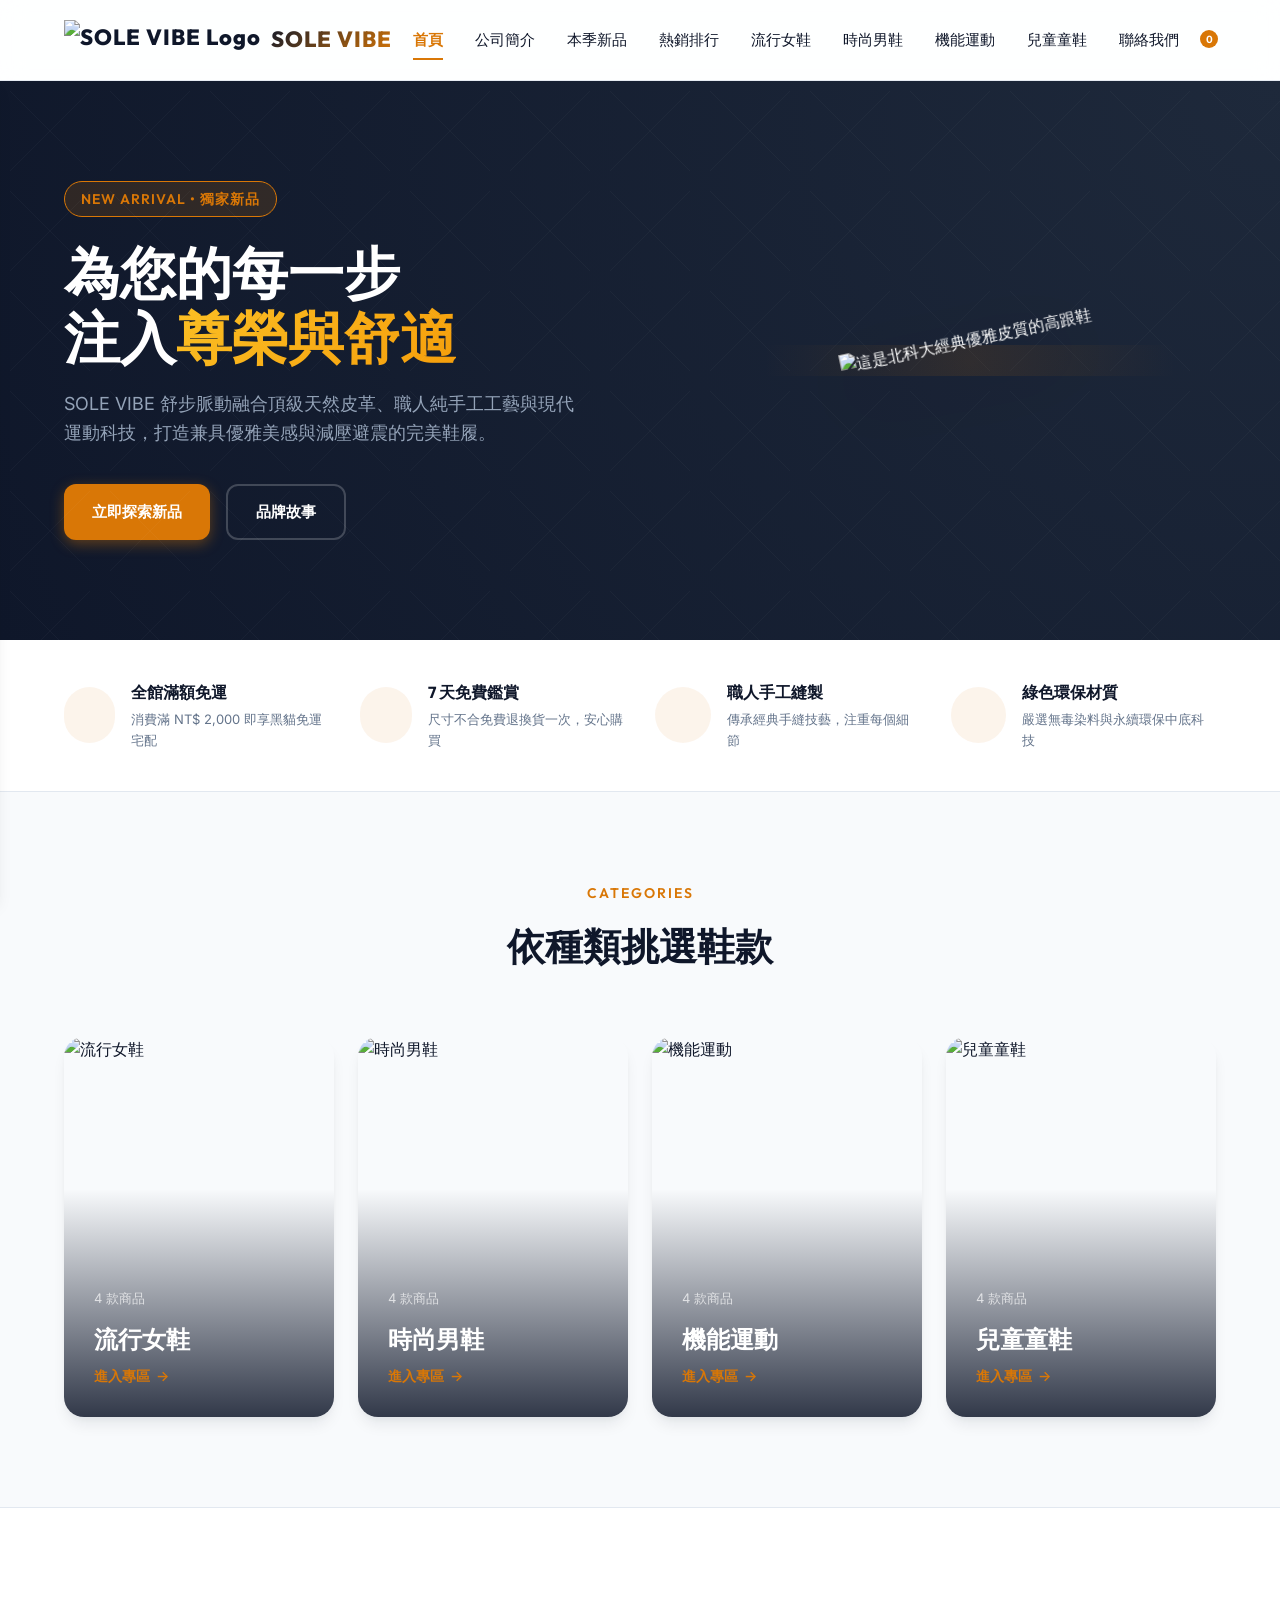
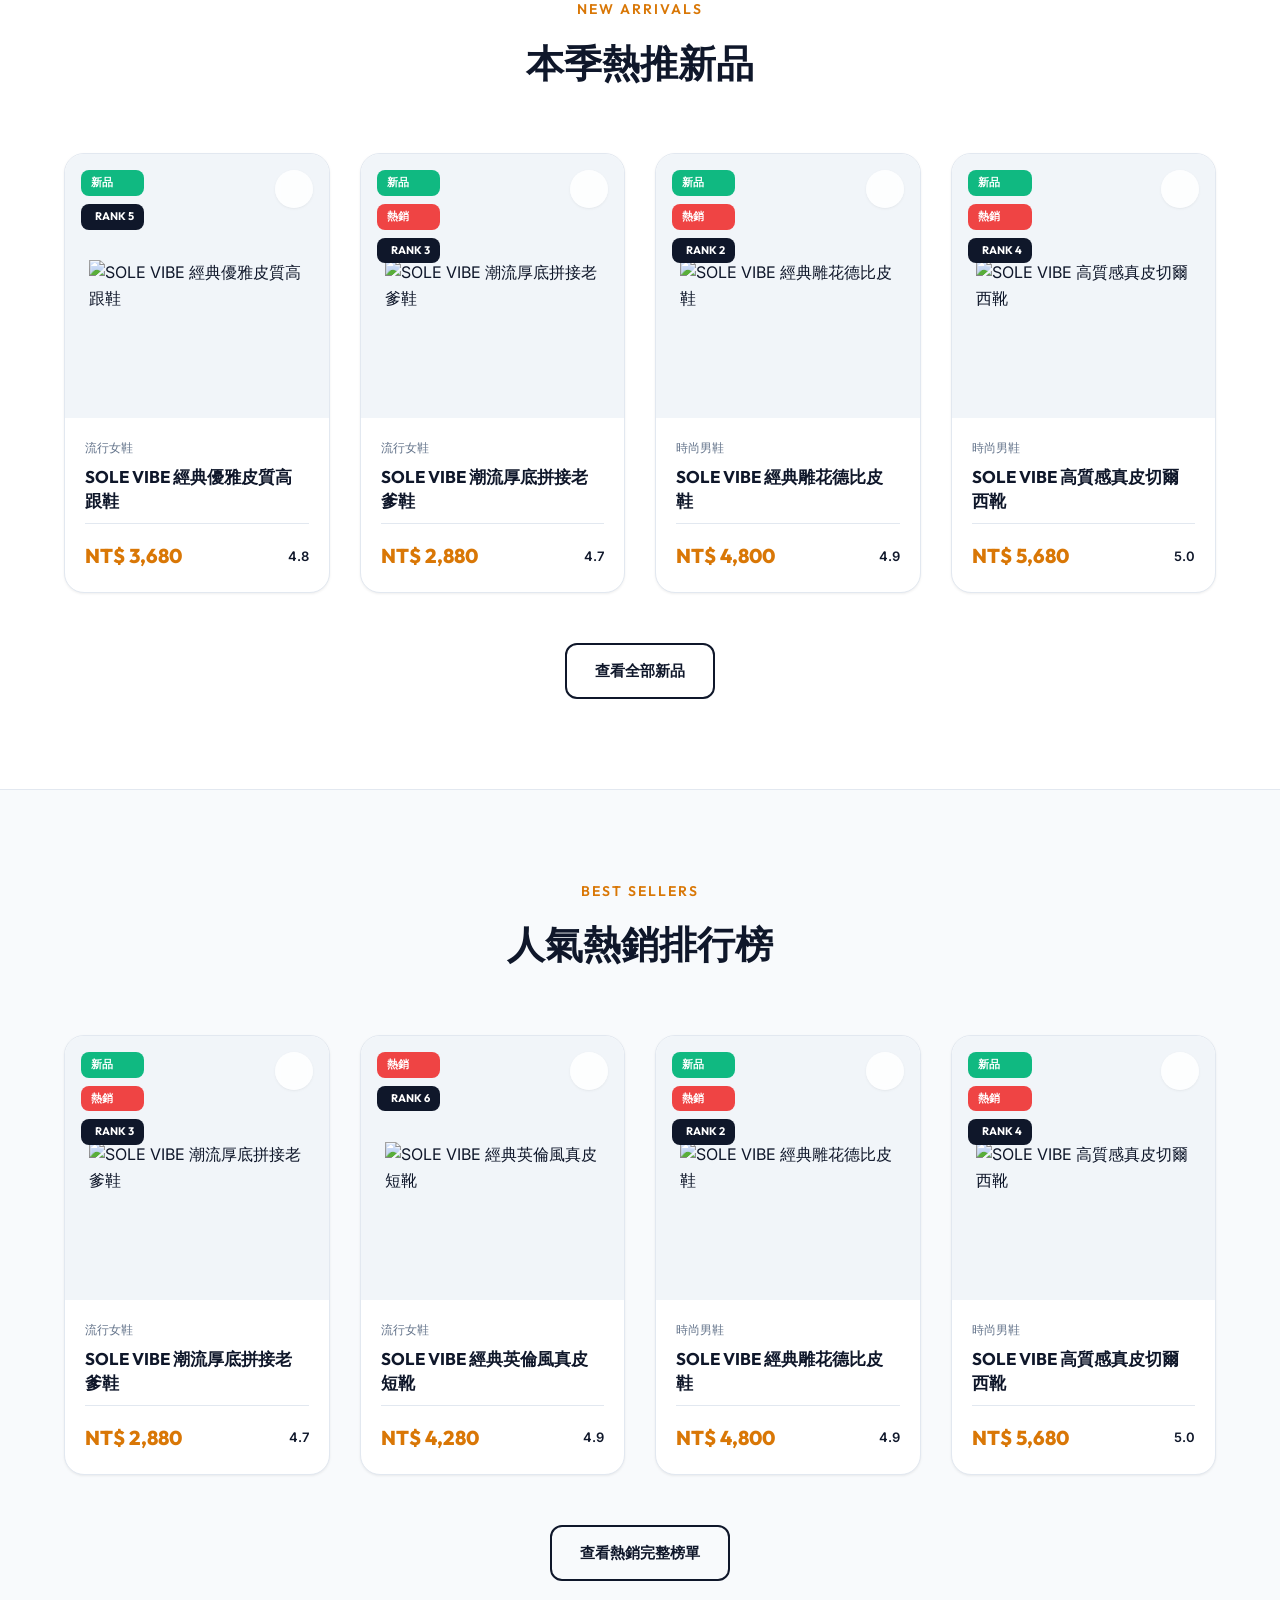
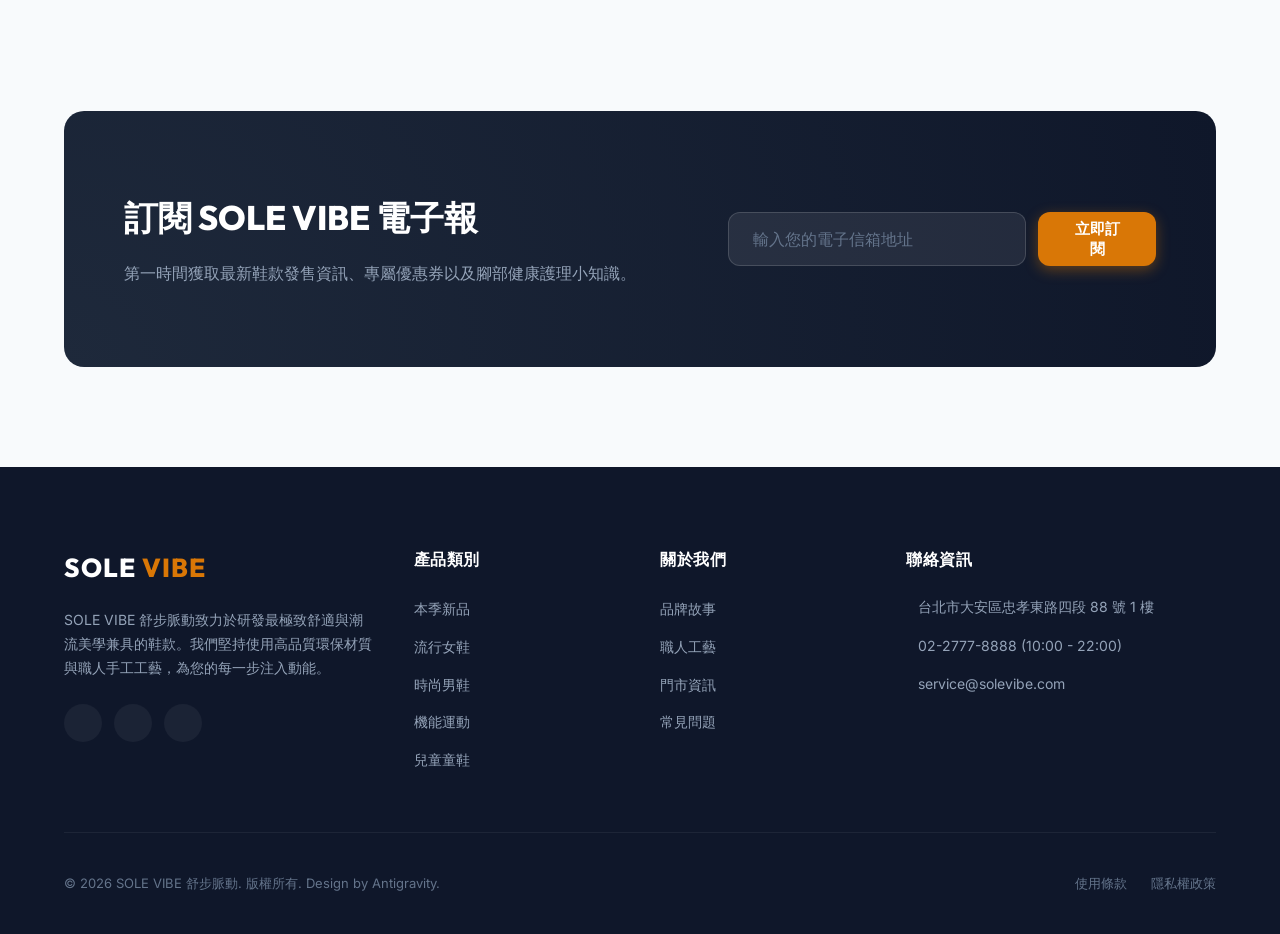
==== commit e3450c5e: "Add files via upload" ====
--- a/index.html
+++ b/index.html
@@ -8,10 +8,10 @@
   <meta name="keywords" content="極致舒適,人體工學,時尚潮流,職人手工皮鞋,流行女鞋,高階運動鞋,兒童童鞋">
   <link href="https://cdn.jsdelivr.net/npm/remixicon@4.2.0/fonts/remixicon.css" rel="stylesheet">
   <link rel="stylesheet" href="styles.css">
+  <meta name="google-site-verification" content="7i17e089Nna-djiX4gDhMLQraoGhyfwhDNPSI5ijrUI" />
 </head>
 <body>
   <header></header>
-
   <main>
     <!-- HERO SECTION -->
     <section class="hero">
@@ -30,7 +30,7 @@
         <div class="hero-image-wrapper">
           <div class="hero-image-bg"></div>
           <!-- Features Product 1 (heels) -->
-          <img src="assets/images/prod_1.png" alt="SOLE VIBE 經典優雅皮質高跟鞋" class="hero-img">
+          <img src="assets/images/北科大-經典優雅皮質高跟鞋.png" alt="這是北科大經典優雅皮質的高跟鞋" title="這是北科大經典優雅皮質的高跟鞋" class="hero-img">
         </div>
       </div>
     </section>
@@ -68,7 +68,7 @@
         </div>
       </div>
     </section>
-
+    
     <!-- CATEGORIES SECTION -->
     <section class="section">
       <div class="container">
